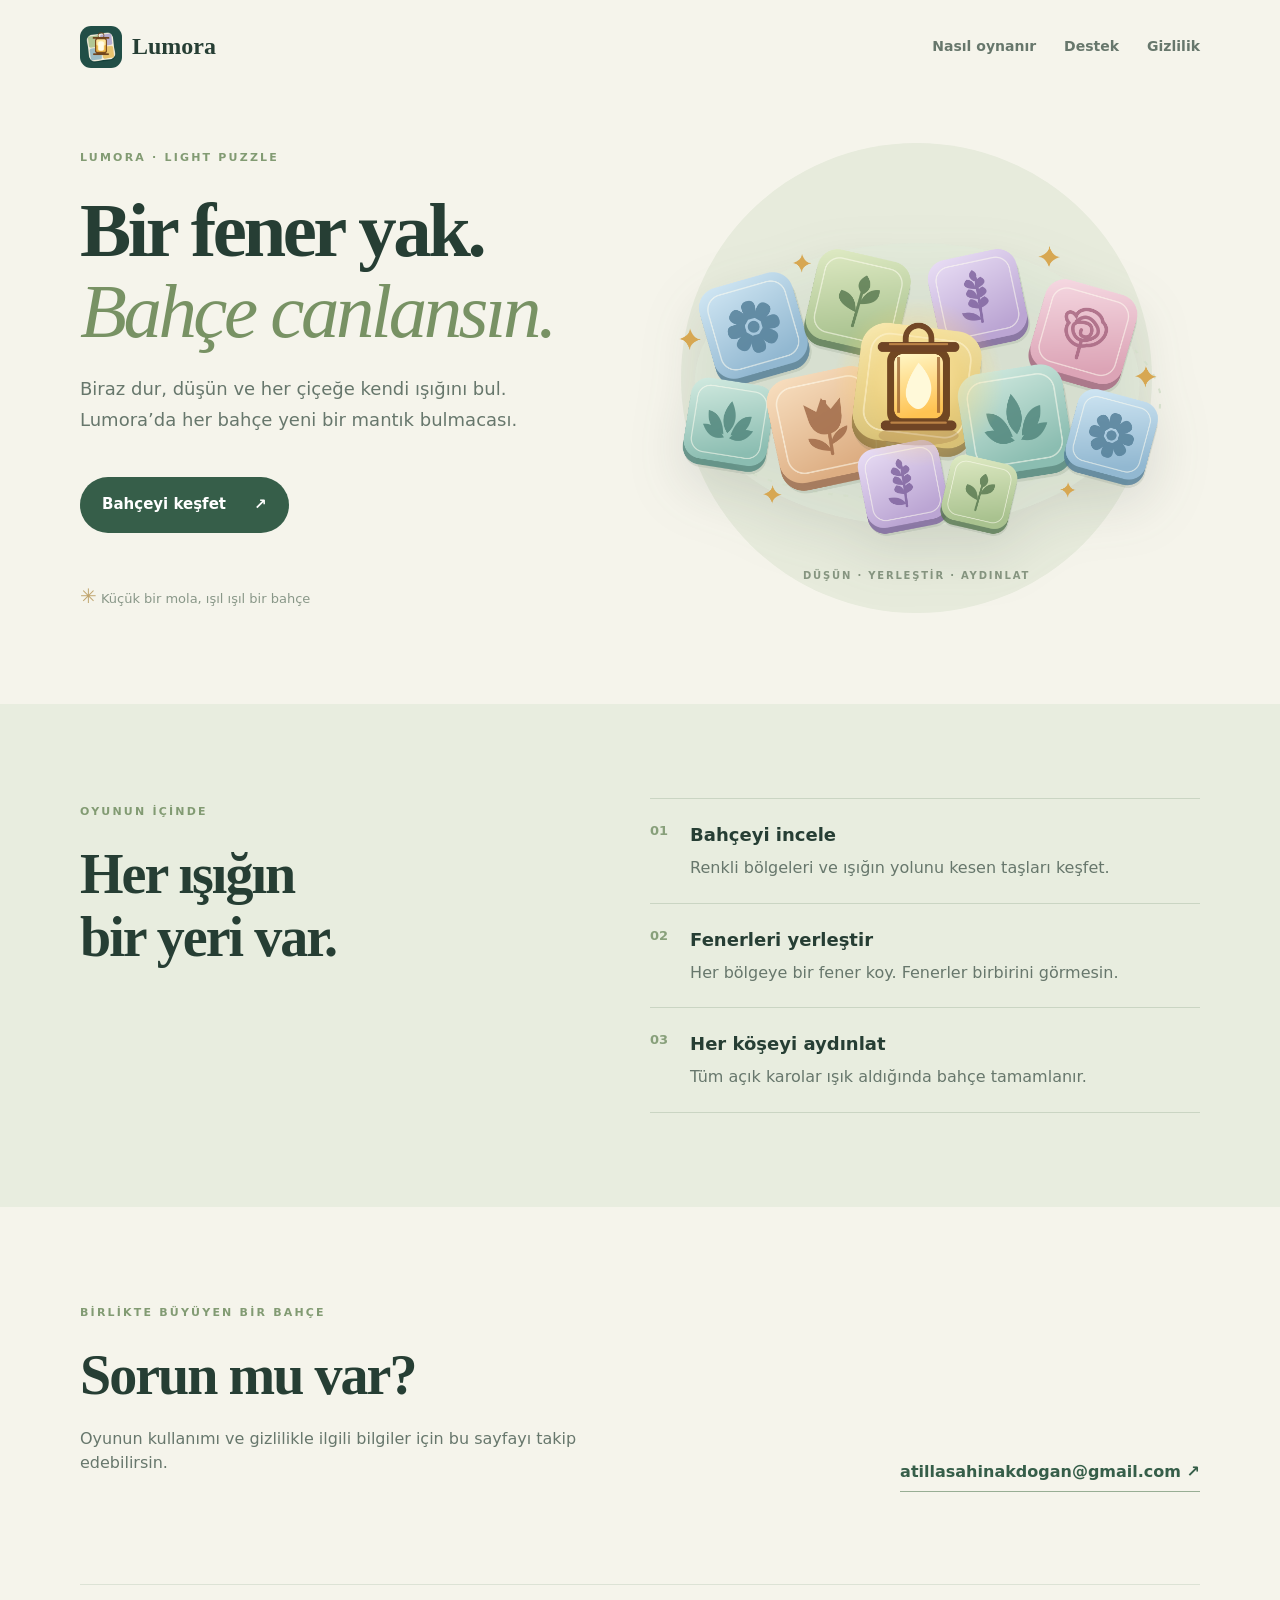
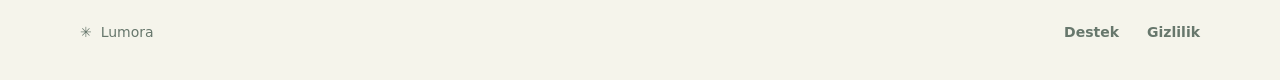
==== index.html @ dfca8ddc "Add Lumora public website" ====
<!doctype html>
<html lang="tr">
<head>
  <meta charset="utf-8">
  <meta name="viewport" content="width=device-width, initial-scale=1">
  <meta name="theme-color" content="#f5f4eb">
  <meta name="description" content="Lumora, fenerlerle bir bahçeyi aydınlattığın sakin bir mantık bulmacası.">
  <link rel="icon" href="./icon.png">
  <link rel="stylesheet" href="./style.css">
  <title>Lumora · Light Puzzle</title>
</head>
<body>
  <header class="header wrap">
    <a class="brand" href="#home"><img src="./icon.png" alt=""><span>Lumora</span></a>
    <nav aria-label="Ana menü"><a href="#how">Nasıl oynanır</a><a href="#support">Destek</a><a href="./privacy.html">Gizlilik</a></nav>
  </header>
  <main id="home">
    <section class="hero wrap">
      <div class="intro">
        <span class="eyebrow">LUMORA · LIGHT PUZZLE</span>
        <h1>Bir fener yak.<br><em>Bahçe canlansın.</em></h1>
        <p>Biraz dur, düşün ve her çiçeğe kendi ışığını bul. Lumora’da her bahçe yeni bir mantık bulmacası.</p>
        <a class="button" href="#how">Bahçeyi keşfet <span aria-hidden="true">↗</span></a>
        <div class="hero-note"><span class="sparkle">✳</span> Küçük bir mola, ışıl ışıl bir bahçe</div>
      </div>
      <div class="hero-art" aria-label="Fener ve renkli çiçekli karolardan oluşan Lumora görseli">
        <div class="orb"></div><img src="./garden.png" alt="Renkli bahçe karolarının ortasında bir fener">
        <span class="art-label">DÜŞÜN · YERLEŞTİR · AYDINLAT</span>
      </div>
    </section>
    <section id="how" class="how">
      <div class="wrap how-grid">
        <div><span class="eyebrow">OYUNUN İÇİNDE</span><h2>Her ışığın<br>bir yeri var.</h2></div>
        <div class="steps">
          <article><span>01</span><div><h3>Bahçeyi incele</h3><p>Renkli bölgeleri ve ışığın yolunu kesen taşları keşfet.</p></div></article>
          <article><span>02</span><div><h3>Fenerleri yerleştir</h3><p>Her bölgeye bir fener koy. Fenerler birbirini görmesin.</p></div></article>
          <article><span>03</span><div><h3>Her köşeyi aydınlat</h3><p>Tüm açık karolar ışık aldığında bahçe tamamlanır.</p></div></article>
        </div>
      </div>
    </section>
    <section id="support" class="support wrap">
      <div><span class="eyebrow">BİRLİKTE BÜYÜYEN BİR BAHÇE</span><h2>Sorun mu var?</h2><p>Oyunun kullanımı ve gizlilikle ilgili bilgiler için bu sayfayı takip edebilirsin.</p></div>
      <a class="text-link" href="mailto:atillasahinakdogan@gmail.com">atillasahinakdogan@gmail.com <span aria-hidden="true">↗</span></a>
    </section>
  </main>
  <footer class="footer wrap"><span>✳ &nbsp;Lumora</span><div><a href="#support">Destek</a><a href="./privacy.html">Gizlilik</a></div></footer>
</body>
</html>
---- style.css ----
:root{color-scheme:light;--ink:#263e34;--muted:#67776c;--cream:#f5f4eb;--green:#365e49;--line:#dce2d5}*{box-sizing:border-box}html{scroll-behavior:smooth}body{margin:0;background:var(--cream);color:var(--ink);font-family:ui-sans-serif,system-ui,-apple-system,"Segoe UI",sans-serif;line-height:1.55}.wrap{width:min(1120px,calc(100% - 48px));margin:auto}.header{height:94px;display:flex;align-items:center;justify-content:space-between;gap:20px}.brand{display:flex;align-items:center;gap:10px;font-family:Georgia,serif;font-weight:700;font-size:24px;color:var(--ink);text-decoration:none}.brand img{width:42px;height:42px;border-radius:11px}.header nav,.footer div{display:flex;gap:28px}.header nav a,.footer a{font-size:14px;font-weight:600;color:var(--muted);text-decoration:none}.header a:hover,.footer a:hover{color:var(--green)}.hero{min-height:610px;display:grid;grid-template-columns:1fr 1.08fr;align-items:center;gap:28px;padding:48px 0 90px}.eyebrow{font-size:11px;font-weight:800;letter-spacing:.2em;color:#829b73}.intro h1,.legal h1{font-family:Georgia,serif;font-weight:600;letter-spacing:-.045em;font-size:clamp(48px,6vw,80px);line-height:1.05;margin:22px 0}.intro h1 em{font-weight:400;color:#789264}.intro p{max-width:450px;color:var(--muted);font-size:18px;line-height:1.7}.button{margin-top:24px;display:inline-flex;align-items:center;gap:28px;background:var(--green);padding:16px 22px;border-radius:999px;color:white;text-decoration:none;font-size:15px;font-weight:700}.hero-note{margin-top:48px;color:#899788;font-size:13px}.sparkle{font-size:20px;color:#c0a56e}.hero-art{position:relative;display:flex;align-items:center;justify-content:center;min-height:440px}.hero-art .orb{position:absolute;width:83%;aspect-ratio:1;border-radius:50%;background:#e7ebdc}.hero-art img{position:relative;z-index:1;width:100%;max-width:560px;filter:drop-shadow(0 22px 28px #35483c25)}.art-label{position:absolute;bottom:15px;font-size:10px;letter-spacing:.18em;font-weight:700;color:#879681}.how{background:#e8eddf;padding:94px 0}.how-grid{display:grid;grid-template-columns:1fr 1.1fr;gap:70px}.how h2,.support h2{font-family:Georgia,serif;font-size:clamp(36px,4.5vw,56px);line-height:1.12;letter-spacing:-.035em;margin:20px 0}.steps article{display:flex;gap:22px;padding:22px 0;border-bottom:1px solid #cad5c3}.steps article:first-child{border-top:1px solid #cad5c3}.steps article>span{color:#88a07b;font-size:13px;font-weight:700}.steps h3{margin:0;font-size:18px}.steps p{margin:7px 0 0;color:var(--muted)}.support{display:flex;justify-content:space-between;align-items:end;gap:30px;padding:92px 0}.support p{max-width:500px;color:var(--muted)}.text-link{color:var(--green);font-weight:700;text-decoration:none;border-bottom:1px solid #98ad94;padding-bottom:6px;white-space:nowrap}.footer{min-height:96px;border-top:1px solid var(--line);display:flex;align-items:center;justify-content:space-between;color:var(--muted);font-size:14px}.legal{max-width:760px;padding-top:70px;padding-bottom:110px}.legal h1{font-size:52px}.legal h2{margin-top:36px;font-family:Georgia,serif}.legal p{color:var(--muted);line-height:1.8}.draft{background:#efe7ce;border:1px solid #e5d6aa;border-radius:16px;padding:18px 22px}.draft p{margin:6px 0 0}a:focus-visible{outline:3px solid #bd9546;outline-offset:4px}@media(max-width:700px){.wrap{width:calc(100% - 36px)}.header{height:76px}.header nav{gap:14px}.header nav a{font-size:12px}.hero{display:flex;flex-direction:column;padding:36px 0 65px;min-height:0;gap:15px}.intro h1{font-size:48px}.intro p{font-size:16px}.hero-note{margin-top:28px}.hero-art{min-height:280px;width:100%}.hero-art .orb{width:75%}.hero-art img{max-width:400px}.art-label{bottom:0}.how{padding:65px 0}.how-grid{grid-template-columns:1fr;gap:14px}.support{padding:64px 0;align-items:flex-start;flex-direction:column}.footer{gap:16px}.footer div{gap:16px}.legal{padding-top:45px}.legal h1{font-size:42px}}
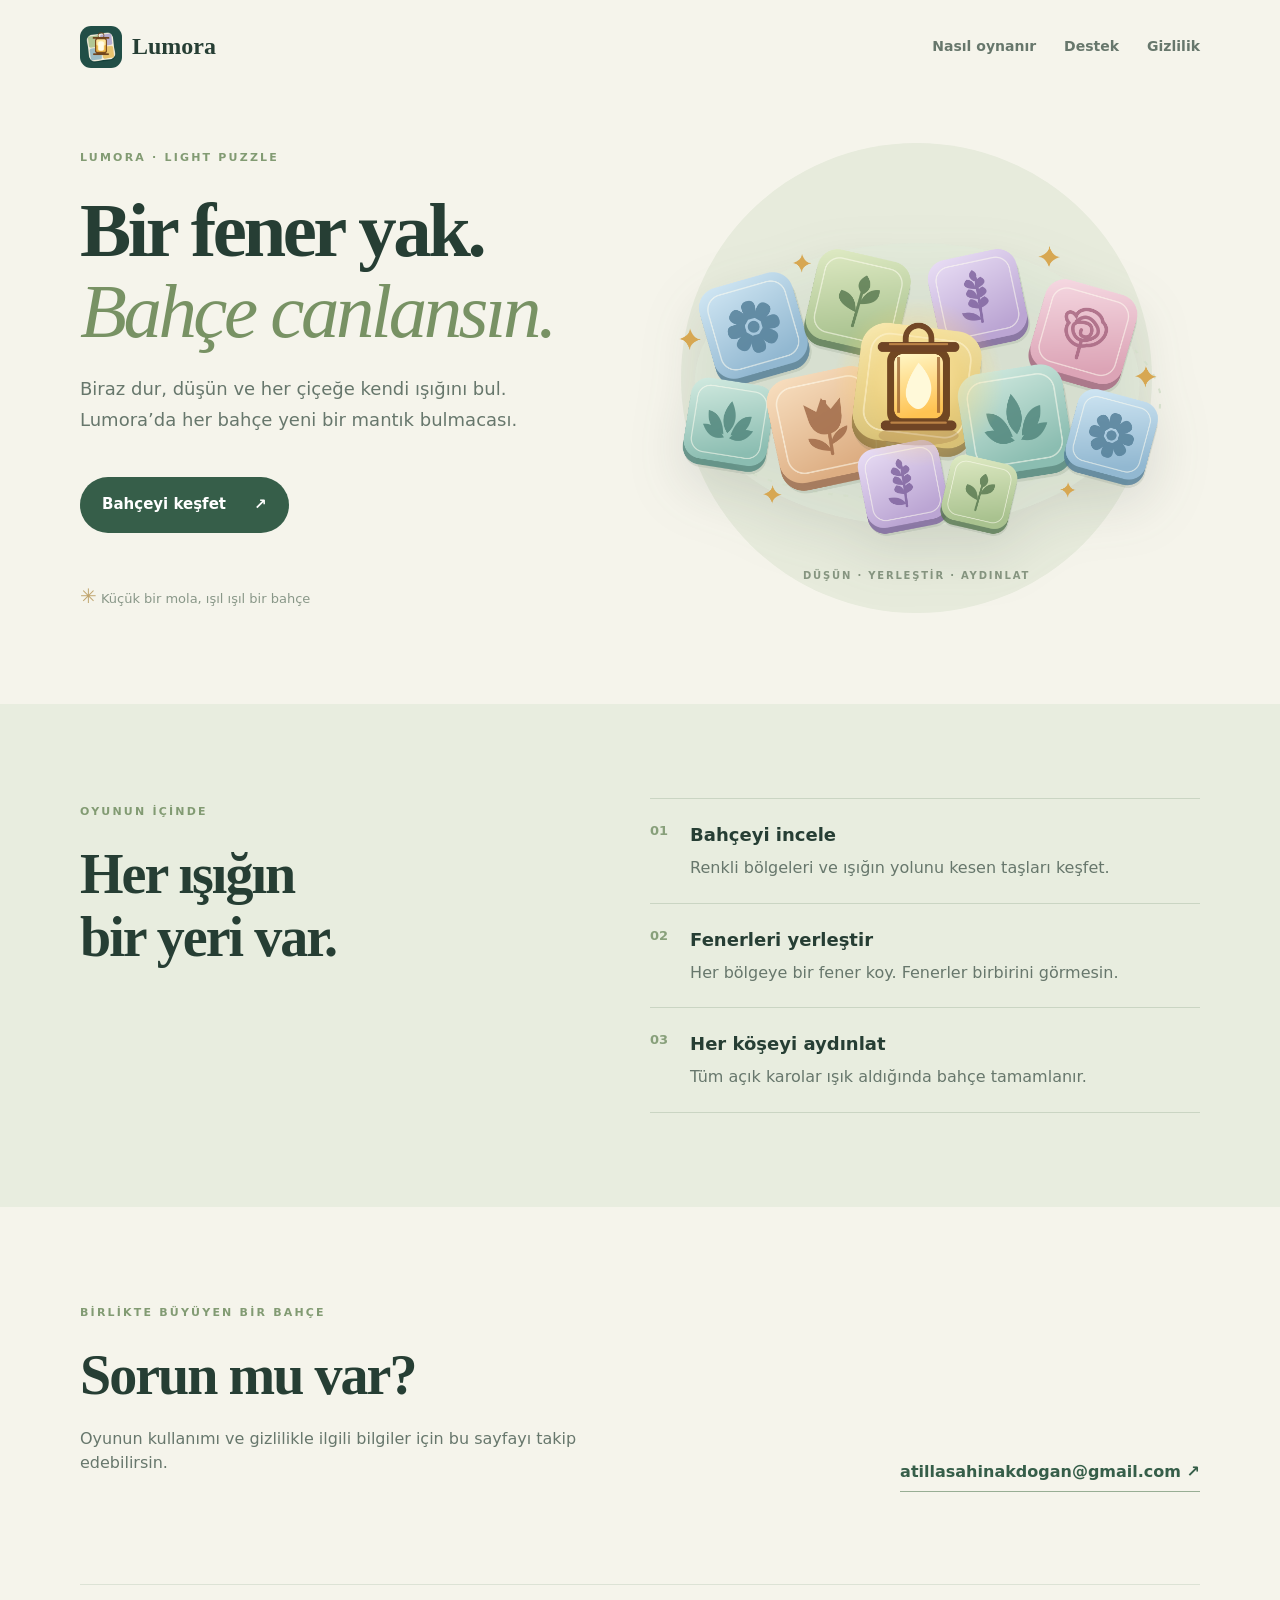
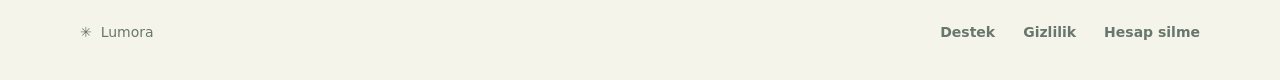
==== commit 9715a74f: "Publish the Lumora account deletion request page" ====
--- a/index.html
+++ b/index.html
@@ -1,6 +1,7 @@
 <!doctype html>
 <html lang="tr">
 <head>
+  <meta name="google-site-verification" content="If65yyV09s82SnKf-W8G9yvYF4tGPejCx7Hy3o6BOTw">
   <meta charset="utf-8">
   <meta name="viewport" content="width=device-width, initial-scale=1">
   <meta name="theme-color" content="#f5f4eb">
@@ -43,6 +44,6 @@
       <a class="text-link" href="mailto:atillasahinakdogan@gmail.com">atillasahinakdogan@gmail.com <span aria-hidden="true">↗</span></a>
     </section>
   </main>
-  <footer class="footer wrap"><span>✳ &nbsp;Lumora</span><div><a href="#support">Destek</a><a href="./privacy.html">Gizlilik</a></div></footer>
+  <footer class="footer wrap"><span>✳ &nbsp;Lumora</span><div><a href="#support">Destek</a><a href="./privacy.html">Gizlilik</a><a href="./delete-account.html">Hesap silme</a></div></footer>
 </body>
 </html>
